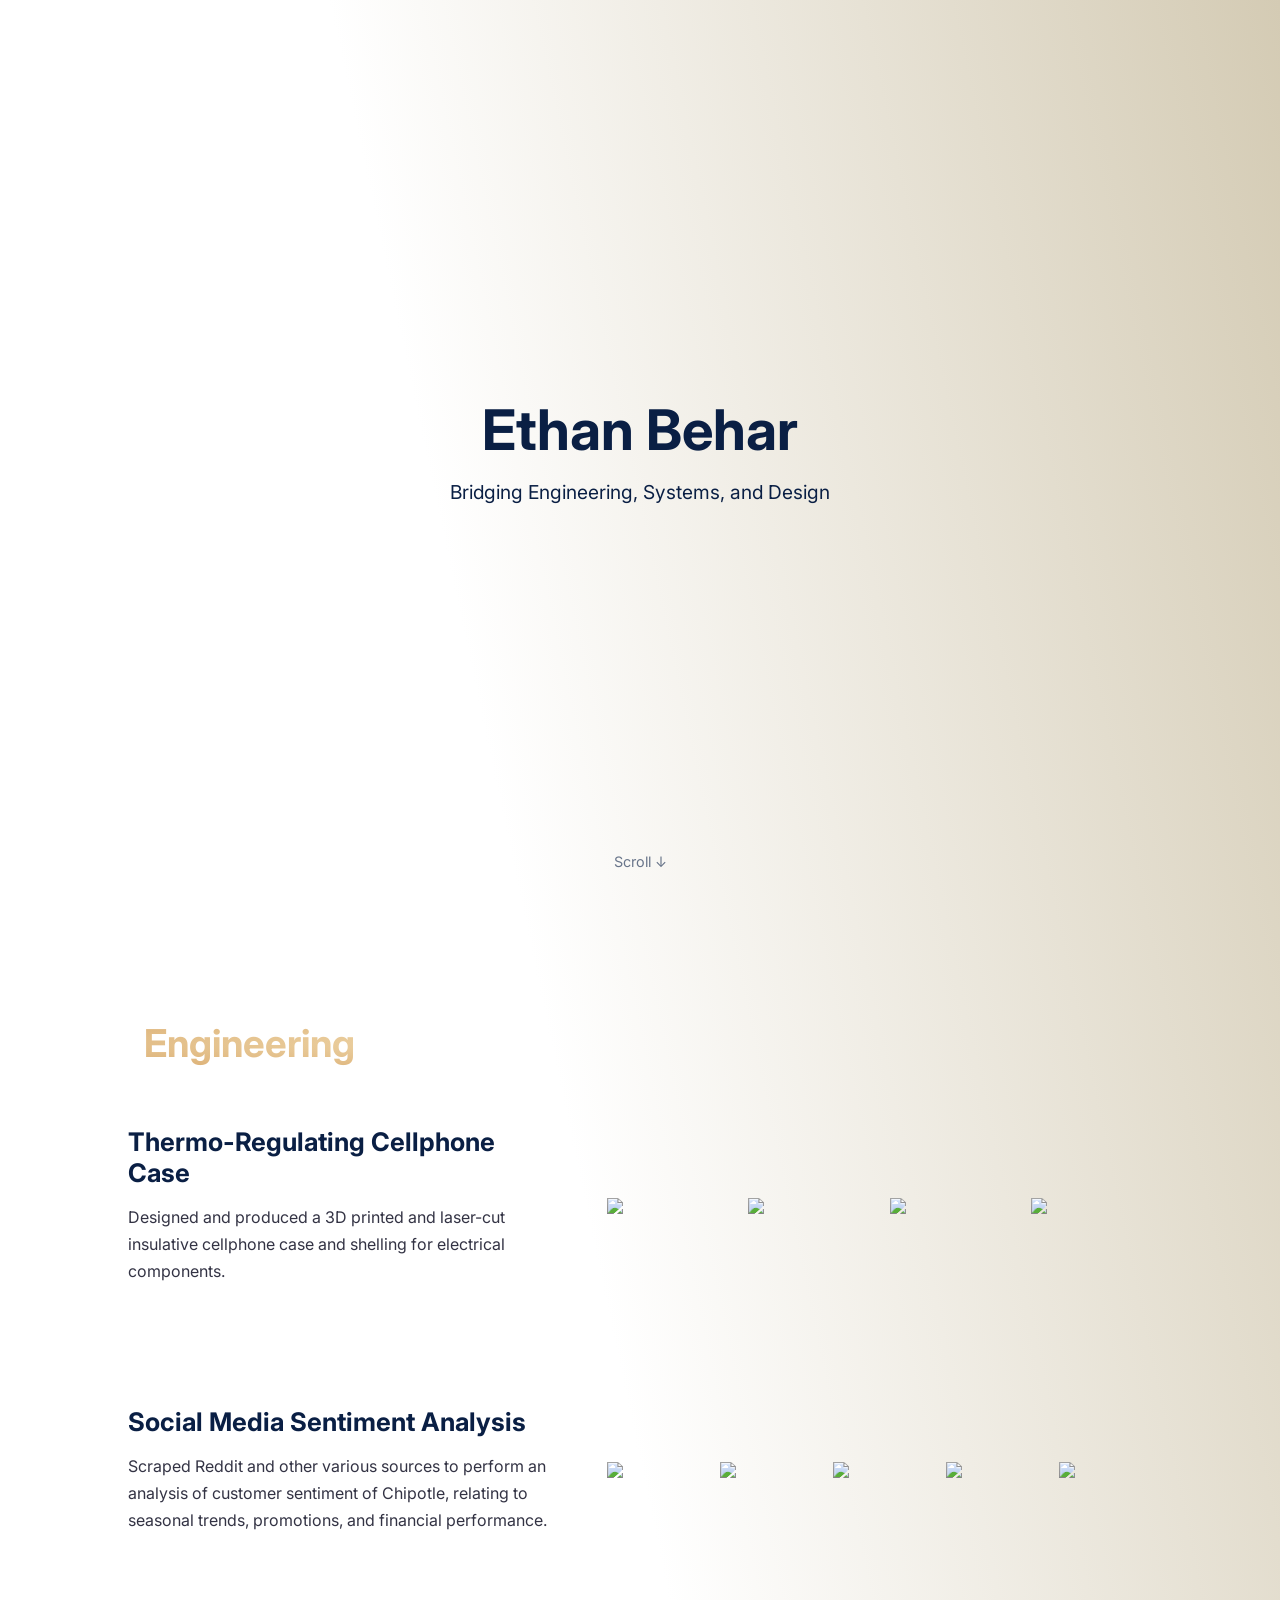
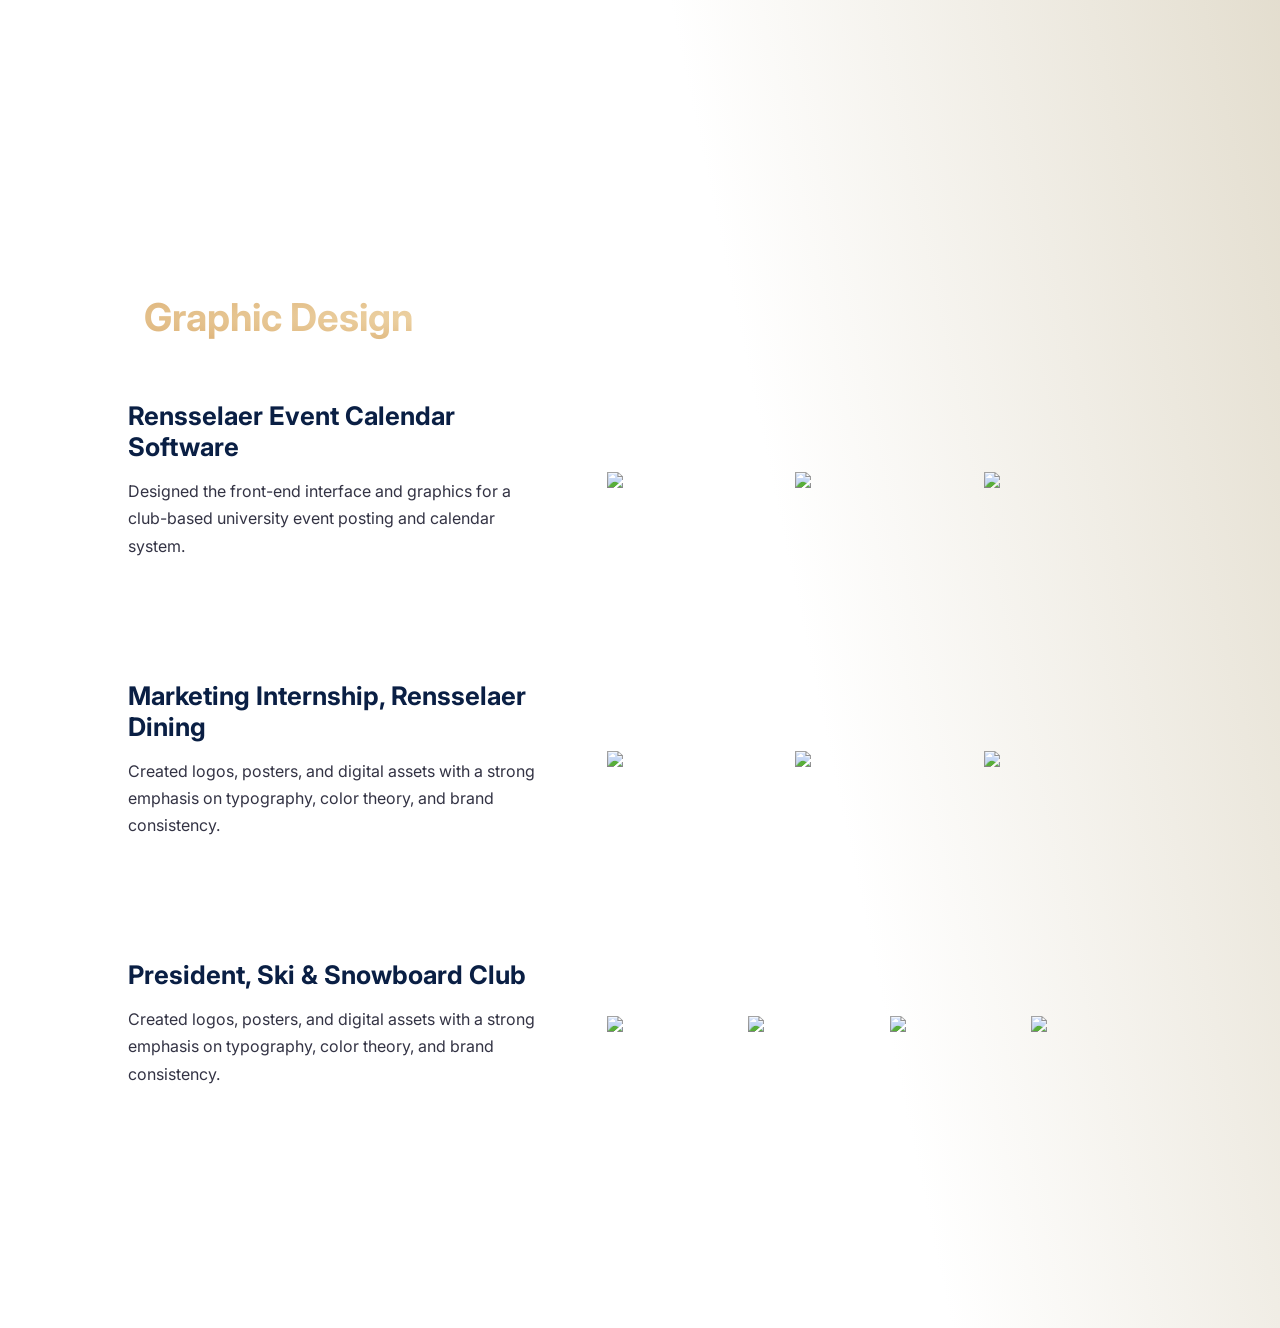
==== index.html @ 60ca13b7 "Update index.html" ====
<!DOCTYPE html>
<html lang="en">
<head>
  <meta charset="UTF-8" />
  <title>Ethan Behar | Portfolio</title>
  <link rel="icon" type="image/x-icon" href="../portfolio/images/linkedin.png">
  <meta name="viewport" content="width=device-width, initial-scale=1.0" />
  <link rel="stylesheet" href="styles.css" />
  <link rel="preconnect" href="https://fonts.googleapis.com">
  <link rel="preconnect" href="https://fonts.gstatic.com" crossorigin>
  <link href="https://fonts.googleapis.com/css2?family=Inter:wght@300;400;600;700&display=swap" rel="stylesheet">
</head>

<body>
  <!-- HERO -->
  <section class="hero">
    <h1>Ethan Behar</h1>
    <p>Bridging Engineering, Systems, and Design</p>
    <div class="scroll-indicator">Scroll ↓</div>
  </section>

  <!-- ENGINEERING -->
  <section class="portfolio-section fade-in">
    <h2>Engineering</h2>

    <div class="project">
      <div class="project-info">
        <h3>Thermo-Regulating Cellphone Case</h3>
        <p>
          Designed and produced a 3D printed and laser-cut insulative cellphone case and shelling for electrical components.
        </p>
      </div>

      <div class="carousel">
        <div class="carousel-track">
          <img src="../portfolio/images/3dmodel.png" />
          <img src="../portfolio/images/battery.png" />
          <img src="../portfolio/images/cad.png" />
          <img src="../portfolio/images/pouch.png" />
        </div>
      </div>
    </div>

    <div class="project">
      <div class="project-info">
        <h3>Social Media Sentiment Analysis</h3>
        <p>
          Scraped Reddit and other various sources to perform an analysis of customer sentiment of Chipotle, relating to seasonal trends, promotions, and financial performance.
        </p>
      </div>

      <div class="carousel">
        <div class="carousel-track">
          <img src="../portfolio/images/chip0.png" />
          <img src="../portfolio/images/chip1.png" />
          <img src="../portfolio/images/chip2.png" />
          <img src="../portfolio/images/chip3.png" />
          <img src="../portfolio/images/chip4.png" />
        </div>
      </div>
    </div>
  </section>

  <!-- GRAPHIC DESIGN -->
  <section class="portfolio-section fade-in">
    <h2>Graphic Design</h2>

    <div class="project">
      <div class="project-info">
        <h3>Rensselaer Event Calendar Software</h3>
        <p>
          Designed the front-end interface and graphics for a club-based university event posting and calendar system.
        </p>
      </div>

      <div class="carousel">
        <div class="carousel-track">
          <img src="../portfolio/images/recs1.png" />
          <img src="../portfolio/images/recs2.png" />
          <img src="../portfolio/images/recs3.png" />
        </div>
      </div>
    </div>
    
    <div class="project">
      <div class="project-info">
        <h3>Marketing Internship, Rensselaer Dining</h3>
        <p>
          Created logos, posters, and digital assets with a strong emphasis on
          typography, color theory, and brand consistency.
        </p>
      </div>

      <div class="carousel">
        <div class="carousel-track">
          <img src="https://picsum.photos/600/400?random=7" />
          <img src="https://picsum.photos/600/400?random=8" />
          <img src="https://picsum.photos/600/400?random=9" />
        </div>
      </div>
    </div>

    <div class="project">
      <div class="project-info">
        <h3>President, Ski & Snowboard Club</h3>
        <p>
          Created logos, posters, and digital assets with a strong emphasis on
          typography, color theory, and brand consistency.
        </p>
      </div>

      <div class="carousel">
        <div class="carousel-track">
          <img src="../portfolio/images/merch.png" />
          <img src="../portfolio/images/flyer1.png" />
          <img src="../portfolio/images/flyer2.png" />
          <img src="../portfolio/images/infoski.png" />
        </div>
      </div>
    </div>
  </section>

  <script src="script.js"></script>
</body>
</html>
---- styles.css ----
:root {
  --navy: #0a1f44;
  --light-gray: #f7f9fc;
}

* {
  box-sizing: border-box;
  margin: 0;
  padding: 0;
}

body {
  font-family: "Inter", sans-serif;
  background: linear-gradient(78deg, #ffffff, white, #d4cbb4);
  color: var(--navy);
  scroll-behavior: smooth;
}

/* HERO */
.hero {
  height: 100vh;
  display: flex;
  flex-direction: column;
  justify-content: center;
  align-items: center;
  text-align: center;
}

.hero h1 {
  font-size: 3.5rem;
  font-weight: 700;
}

.hero span {
  color: var(--navy);
}

.hero p {
  margin-top: 1rem;
  font-size: 1.2rem;
}

.scroll-indicator {
  position: absolute;
  bottom: 30px;
  font-size: 0.9rem;
  opacity: 0.6;
}

/* SECTIONS */
.portfolio-section {
  padding: 120px 10%;
}

.portfolio-section h2 {
  font-size: 2.4rem;
  margin-bottom: 60px;
  padding-left: 16px;
  background-image: radial-gradient(#f2deb4, #dcb075);
  background-clip: text;
  color: transparent;
  -webkit-text-fill-color: transparent;
  -webkit-background-clip: text;
}

/* PROJECT */
.project {
  display: grid;
  grid-template-columns: 1fr 1.3fr;
  gap: 60px;
  align-items: center;
  margin-bottom: 120px;
}

.project-info h3 {
  font-size: 1.6rem;
  margin-bottom: 16px;
}

.project-info p {
  line-height: 1.7;
  color: #334;
}

/* CAROUSEL */
.carousel {
  overflow-x: auto;
  scroll-snap-type: x mandatory;
  overflow-y: hidden !important;
  scrollbar-width: thin;
}

.carousel-track {
  display: flex;
  gap: 20px;
}

.carousel img {
  width: 100%;
  max-width: 420px;
  scroll-snap-align: start;
  transition: transform 0.4s ease, box-shadow 0.4s ease;
  object-fit: contain;
  max-height: 400px;
}

.carousel img:hover {
  filter: brightness(105%);
  transform: scale(1.04);
}

/* FADE IN */
.fade-in {
  opacity: 0;
  transform: translateY(40px);
  transition: all 0.9s ease;
}

.fade-in.visible {
  opacity: 1;
  transform: translateY(0);
}

/* RESPONSIVE */
@media (max-width: 900px) {
  .project {
    grid-template-columns: 1fr;
  }
}
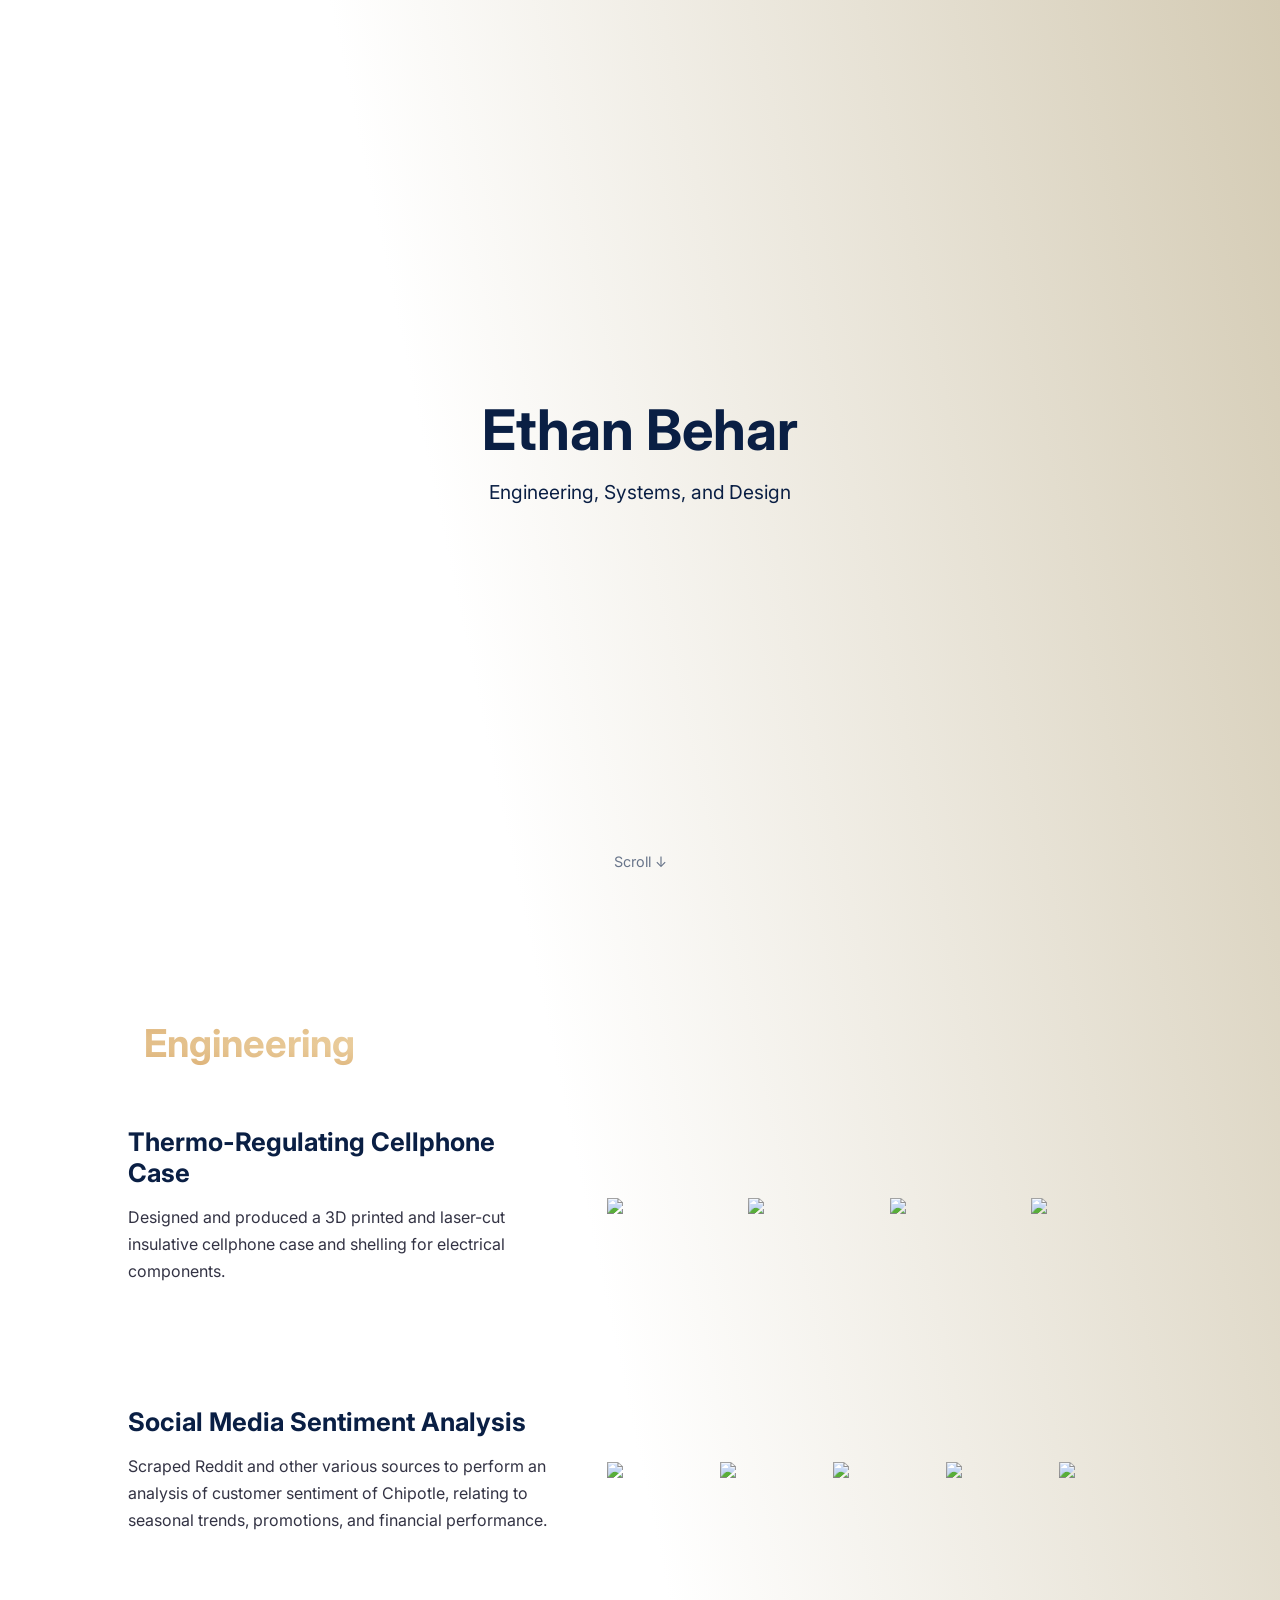
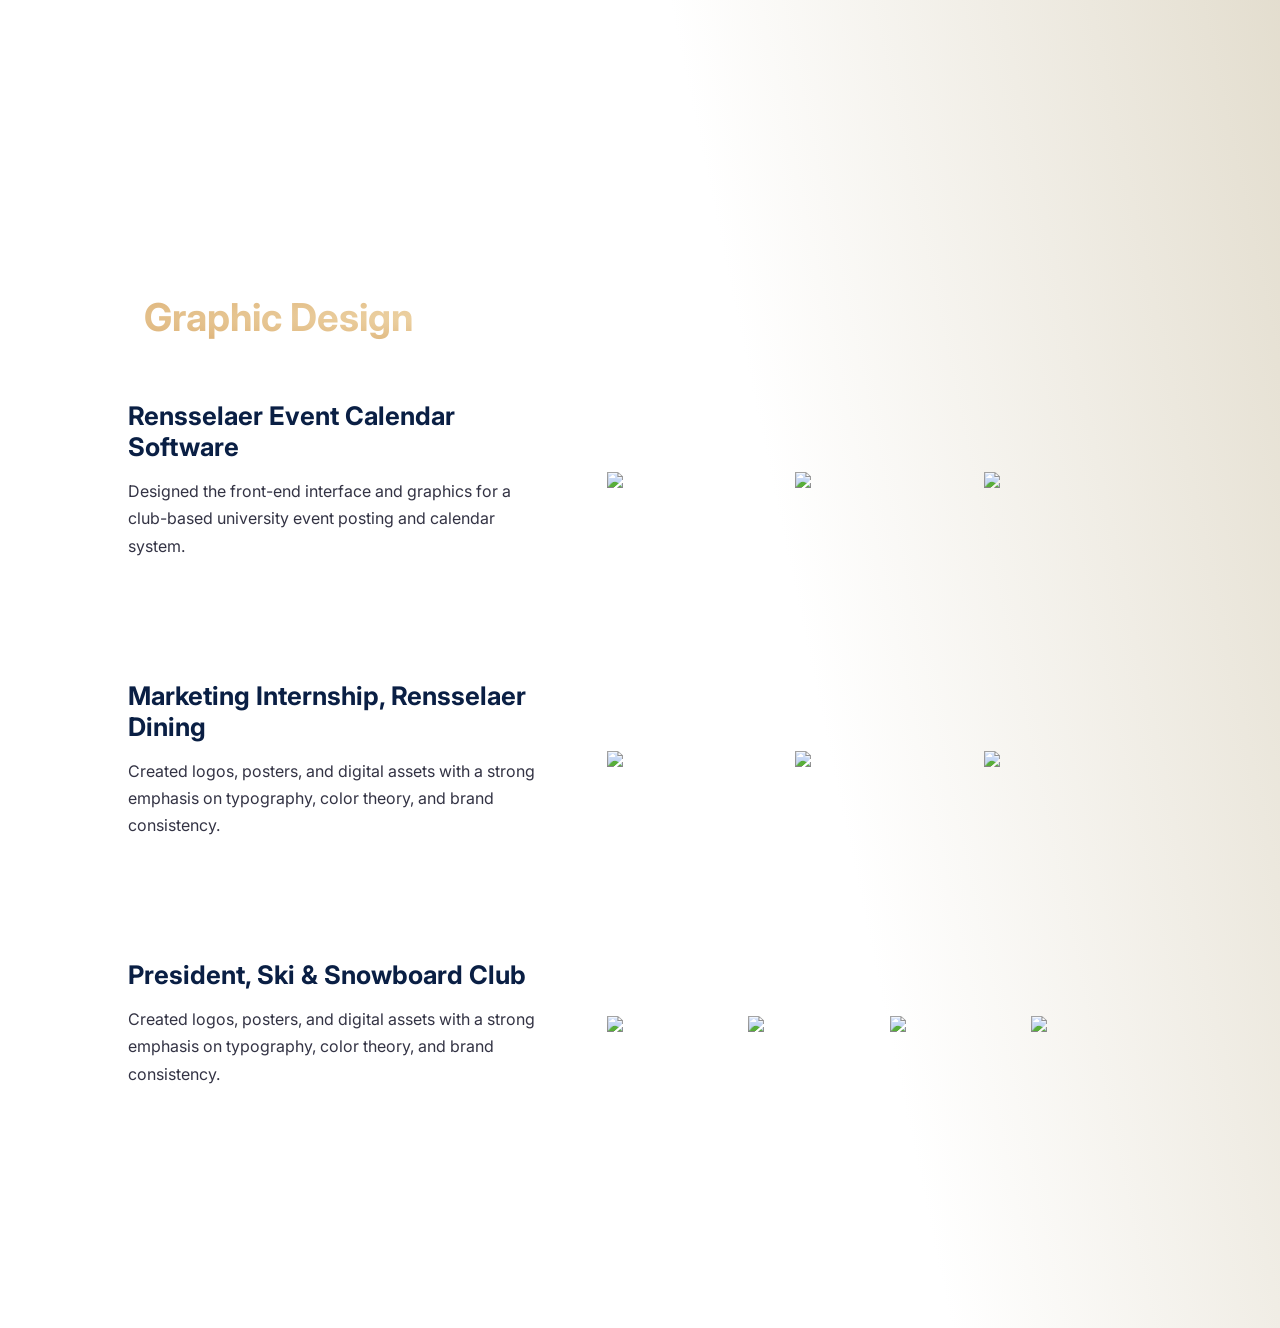
==== commit f7f07e77: "Update index.html" ====
--- a/index.html
+++ b/index.html
@@ -15,7 +15,7 @@
   <!-- HERO -->
   <section class="hero">
     <h1>Ethan Behar</h1>
-    <p>Bridging Engineering, Systems, and Design</p>
+    <p>Engineering, Systems, and Design</p>
     <div class="scroll-indicator">Scroll ↓</div>
   </section>
 
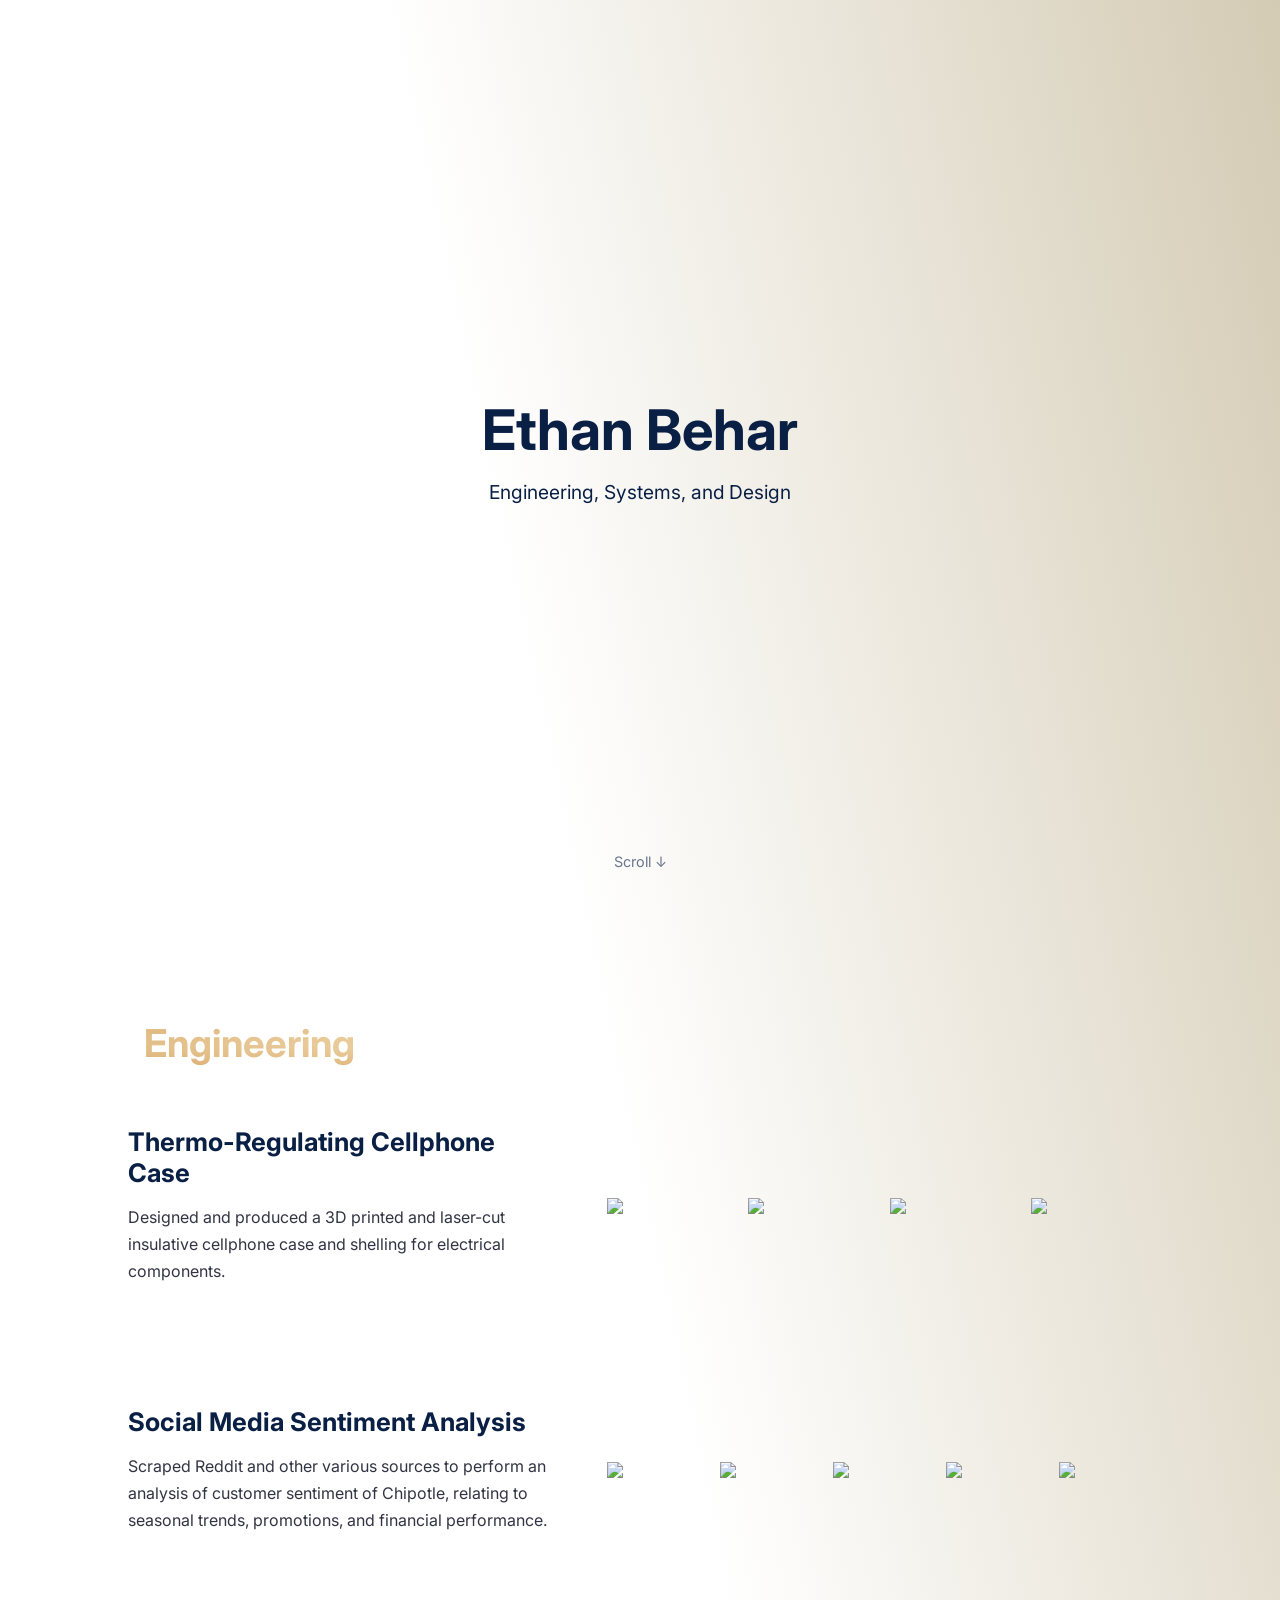
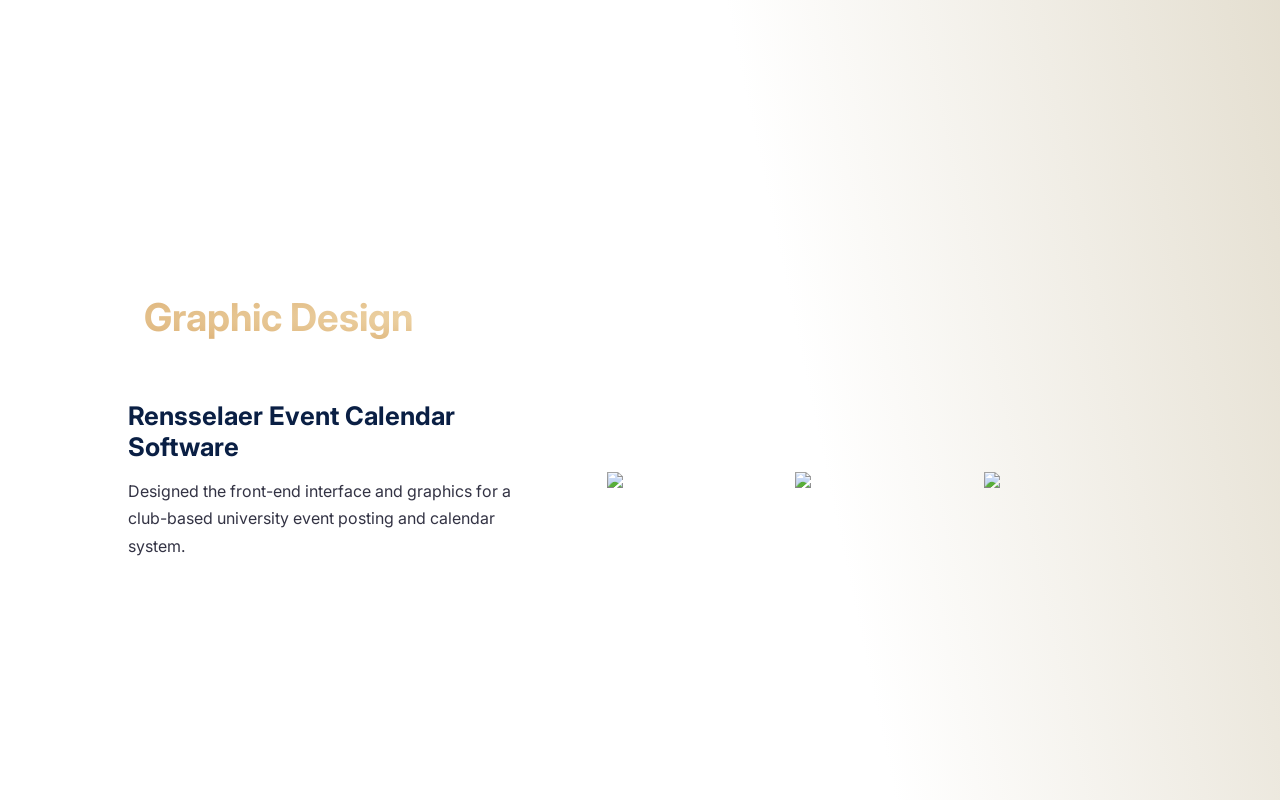
==== commit 3564e3bc: "Update index.html" ====
--- a/index.html
+++ b/index.html
@@ -81,43 +81,6 @@
         </div>
       </div>
     </div>
-    
-    <div class="project">
-      <div class="project-info">
-        <h3>Marketing Internship, Rensselaer Dining</h3>
-        <p>
-          Created logos, posters, and digital assets with a strong emphasis on
-          typography, color theory, and brand consistency.
-        </p>
-      </div>
-
-      <div class="carousel">
-        <div class="carousel-track">
-          <img src="https://picsum.photos/600/400?random=7" />
-          <img src="https://picsum.photos/600/400?random=8" />
-          <img src="https://picsum.photos/600/400?random=9" />
-        </div>
-      </div>
-    </div>
-
-    <div class="project">
-      <div class="project-info">
-        <h3>President, Ski & Snowboard Club</h3>
-        <p>
-          Created logos, posters, and digital assets with a strong emphasis on
-          typography, color theory, and brand consistency.
-        </p>
-      </div>
-
-      <div class="carousel">
-        <div class="carousel-track">
-          <img src="../portfolio/images/merch.png" />
-          <img src="../portfolio/images/flyer1.png" />
-          <img src="../portfolio/images/flyer2.png" />
-          <img src="../portfolio/images/infoski.png" />
-        </div>
-      </div>
-    </div>
   </section>
 
   <script src="script.js"></script>
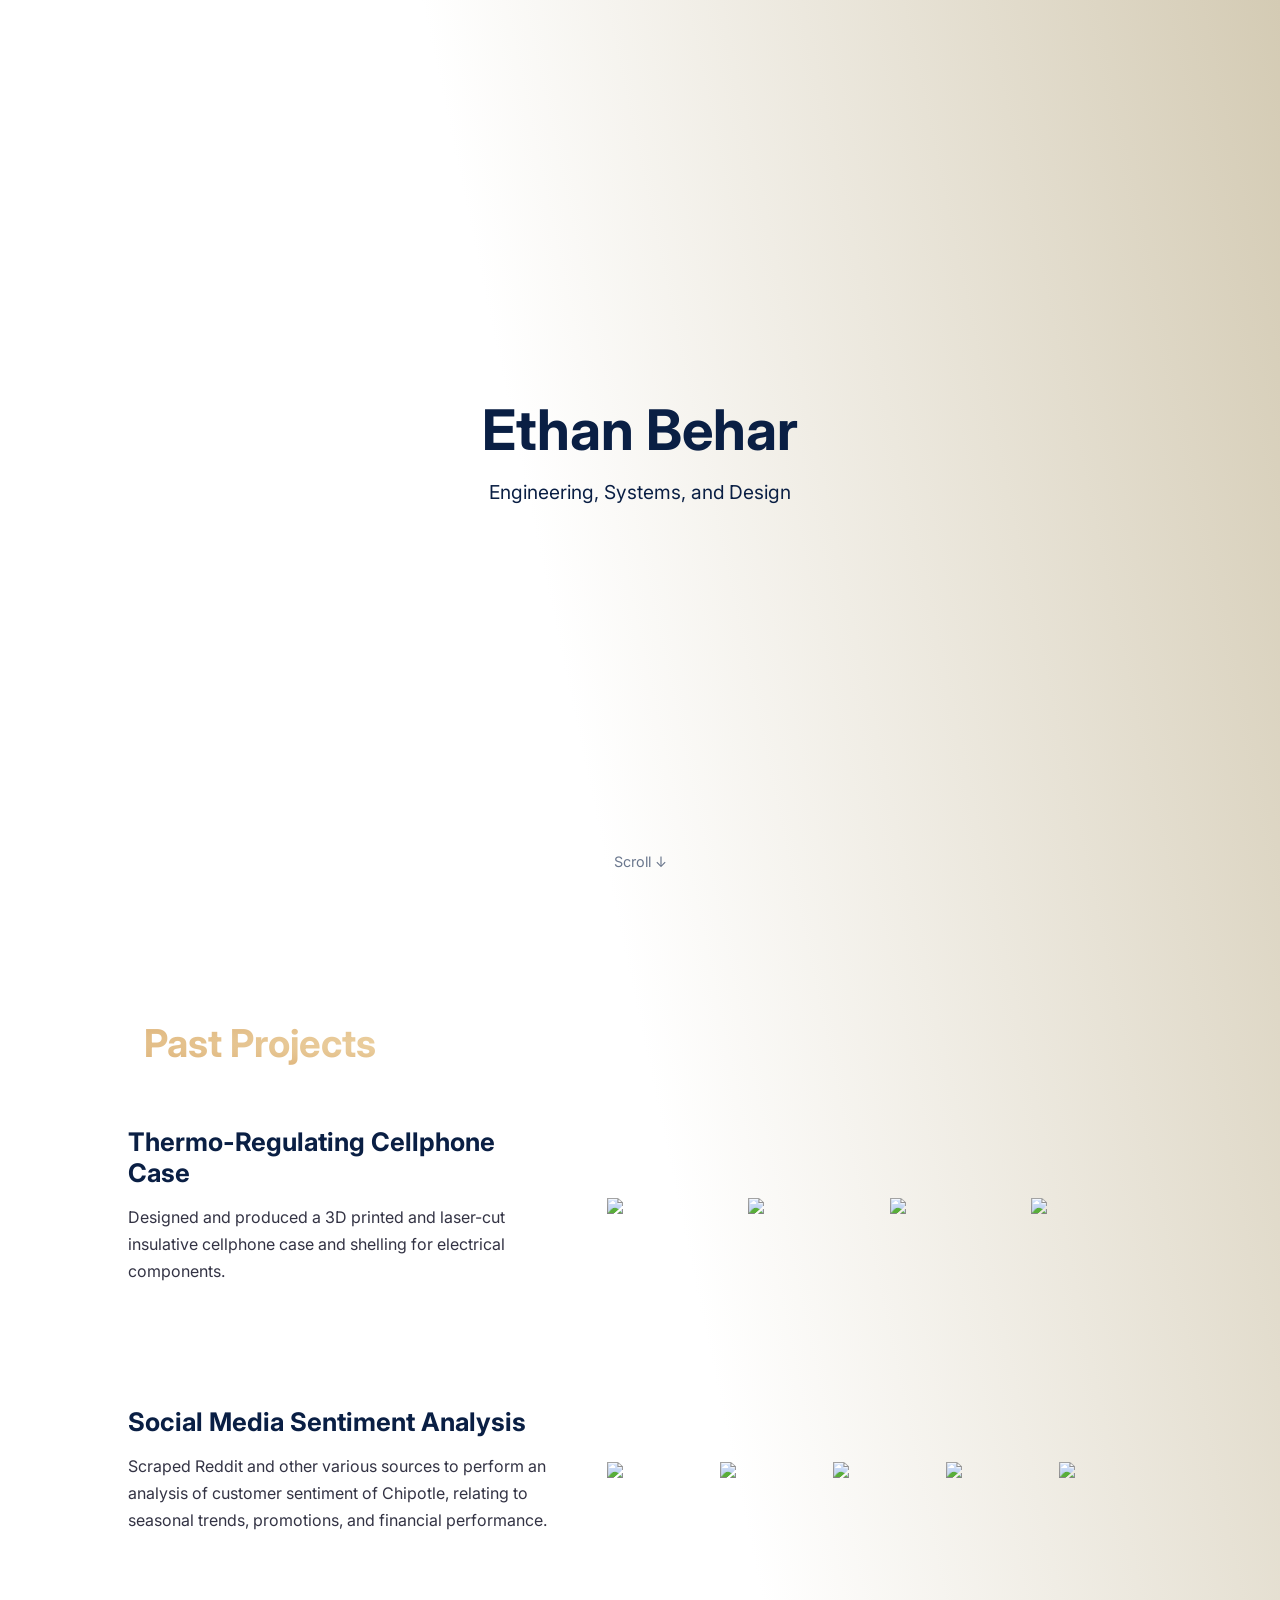
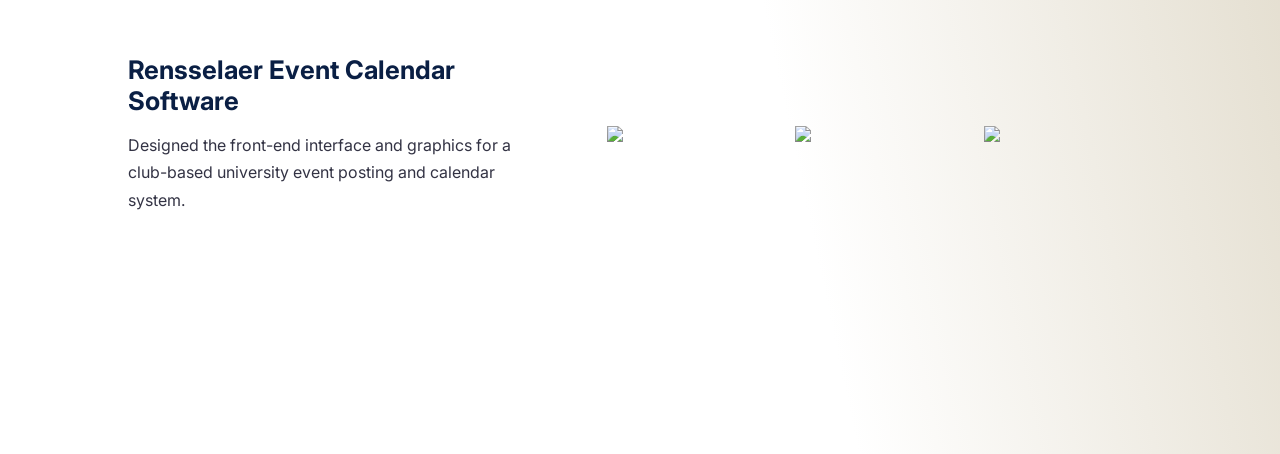
==== commit f0a01a87: "Update index.html" ====
--- a/index.html
+++ b/index.html
@@ -21,7 +21,7 @@
 
   <!-- ENGINEERING -->
   <section class="portfolio-section fade-in">
-    <h2>Engineering</h2>
+    <h2>Past Projects</h2>
 
     <div class="project">
       <div class="project-info">
@@ -59,12 +59,7 @@
         </div>
       </div>
     </div>
-  </section>
-
-  <!-- GRAPHIC DESIGN -->
-  <section class="portfolio-section fade-in">
-    <h2>Graphic Design</h2>
-
+    
     <div class="project">
       <div class="project-info">
         <h3>Rensselaer Event Calendar Software</h3>
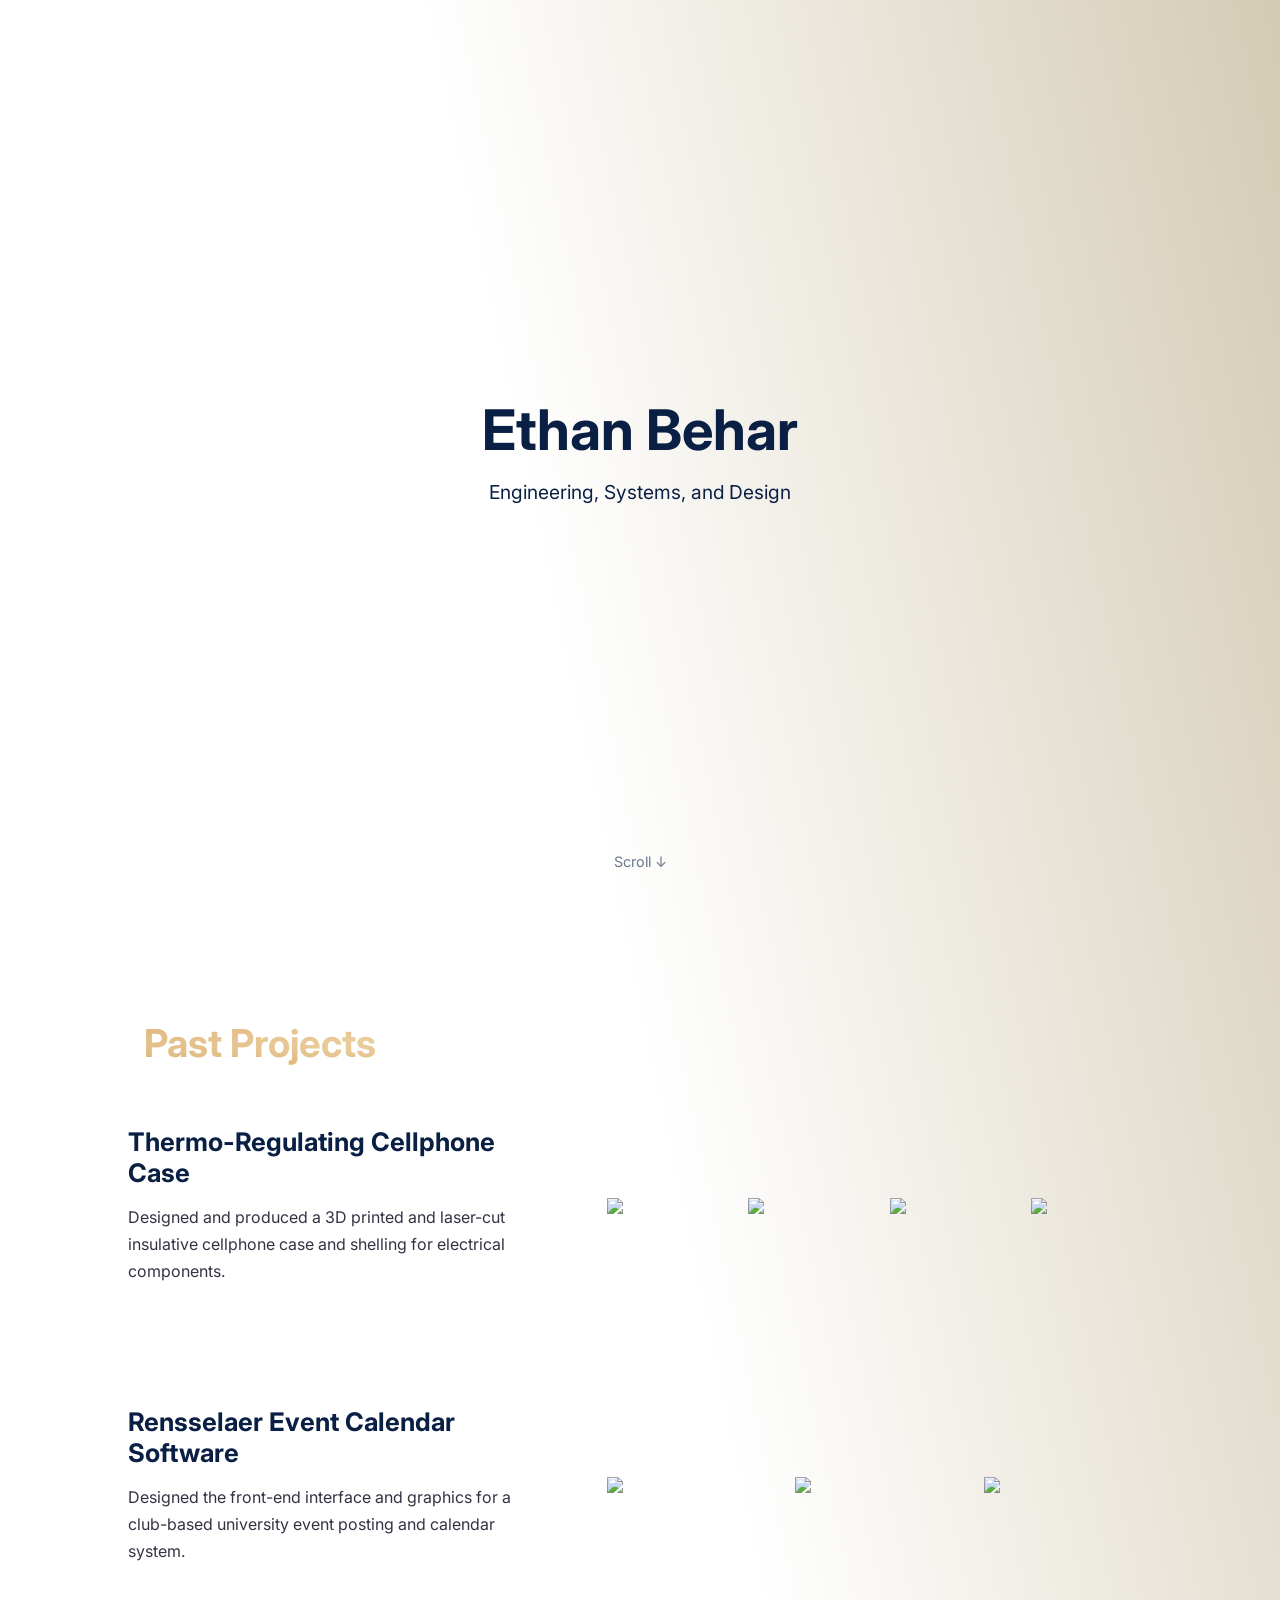
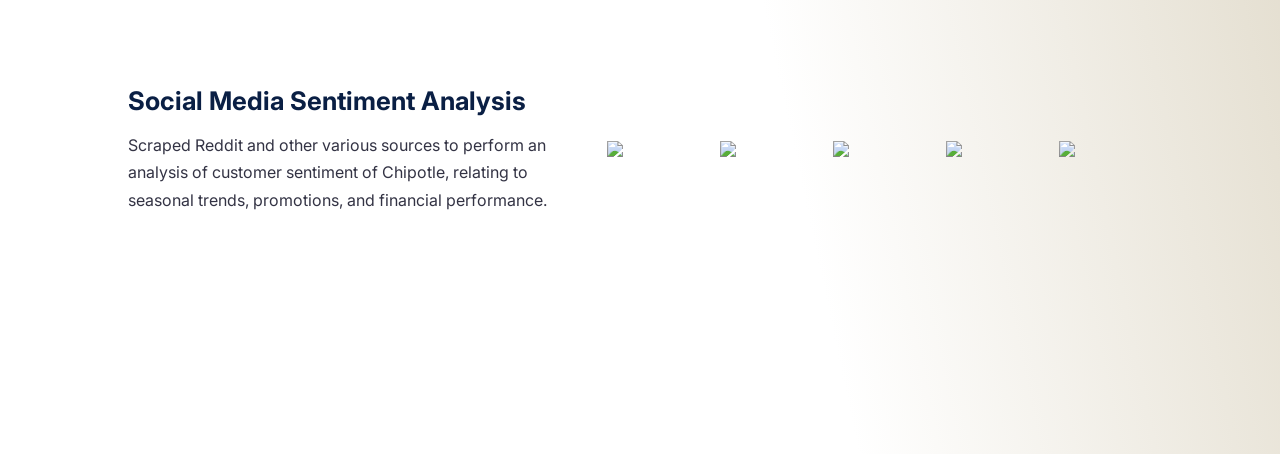
==== commit 19d97339: "Update index.html" ====
--- a/index.html
+++ b/index.html
@@ -43,6 +43,23 @@
 
     <div class="project">
       <div class="project-info">
+        <h3>Rensselaer Event Calendar Software</h3>
+        <p>
+          Designed the front-end interface and graphics for a club-based university event posting and calendar system.
+        </p>
+      </div>
+
+      <div class="carousel">
+        <div class="carousel-track">
+          <img src="../portfolio/images/recs1.png" />
+          <img src="../portfolio/images/recs2.png" />
+          <img src="../portfolio/images/recs3.png" />
+        </div>
+      </div>
+    </div>
+    
+    <div class="project">
+      <div class="project-info">
         <h3>Social Media Sentiment Analysis</h3>
         <p>
           Scraped Reddit and other various sources to perform an analysis of customer sentiment of Chipotle, relating to seasonal trends, promotions, and financial performance.
@@ -59,23 +76,6 @@
         </div>
       </div>
     </div>
-    
-    <div class="project">
-      <div class="project-info">
-        <h3>Rensselaer Event Calendar Software</h3>
-        <p>
-          Designed the front-end interface and graphics for a club-based university event posting and calendar system.
-        </p>
-      </div>
-
-      <div class="carousel">
-        <div class="carousel-track">
-          <img src="../portfolio/images/recs1.png" />
-          <img src="../portfolio/images/recs2.png" />
-          <img src="../portfolio/images/recs3.png" />
-        </div>
-      </div>
-    </div>
   </section>
 
   <script src="script.js"></script>
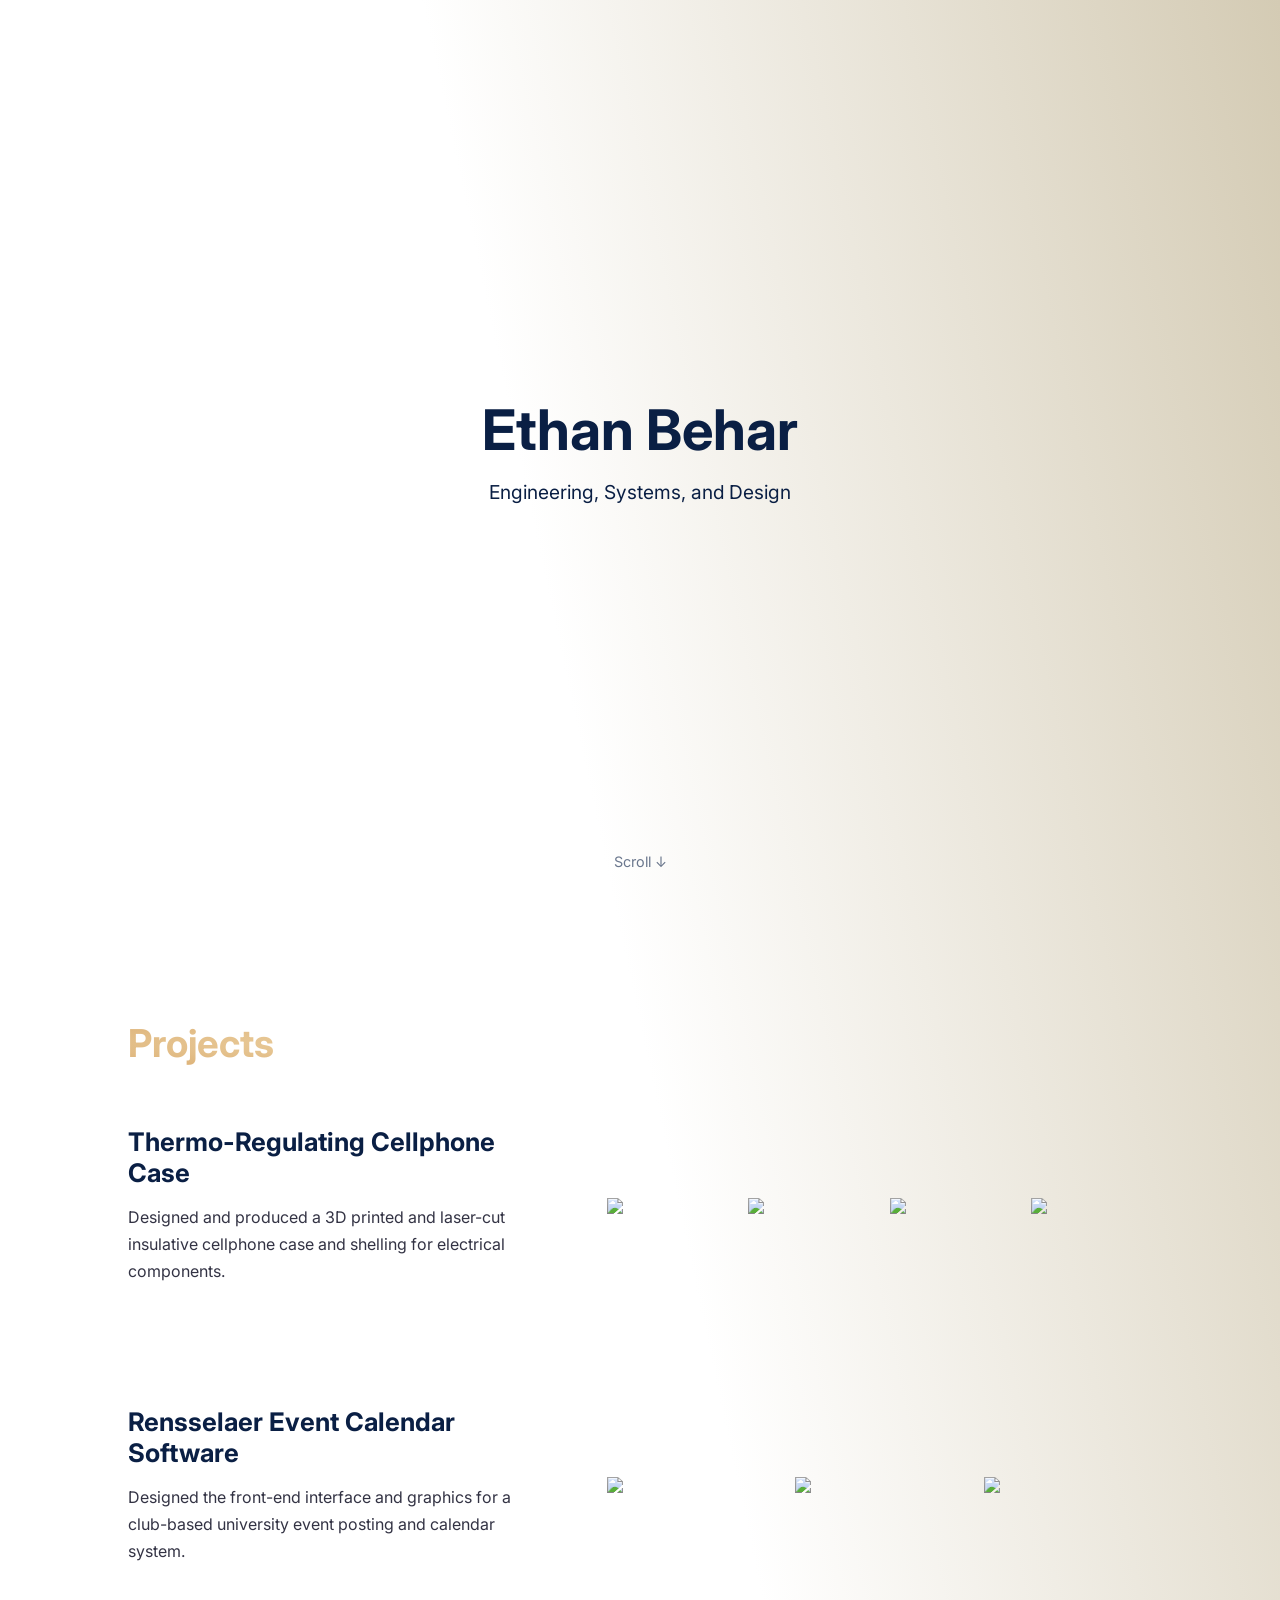
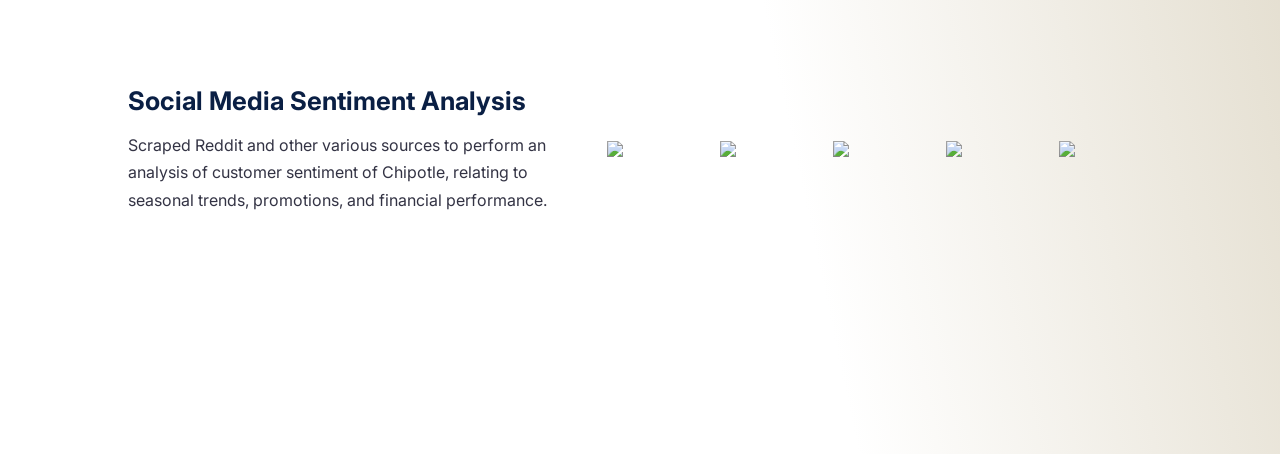
==== commit d57c0a71: "Update index.html" ====
--- a/index.html
+++ b/index.html
@@ -21,7 +21,7 @@
 
   <!-- ENGINEERING -->
   <section class="portfolio-section fade-in">
-    <h2>Past Projects</h2>
+    <h2>Projects</h2>
 
     <div class="project">
       <div class="project-info">
--- a/styles.css
+++ b/styles.css
@@ -55,7 +55,6 @@
 .portfolio-section h2 {
   font-size: 2.4rem;
   margin-bottom: 60px;
-  padding-left: 16px;
   background-image: radial-gradient(#f2deb4, #dcb075);
   background-clip: text;
   color: transparent;
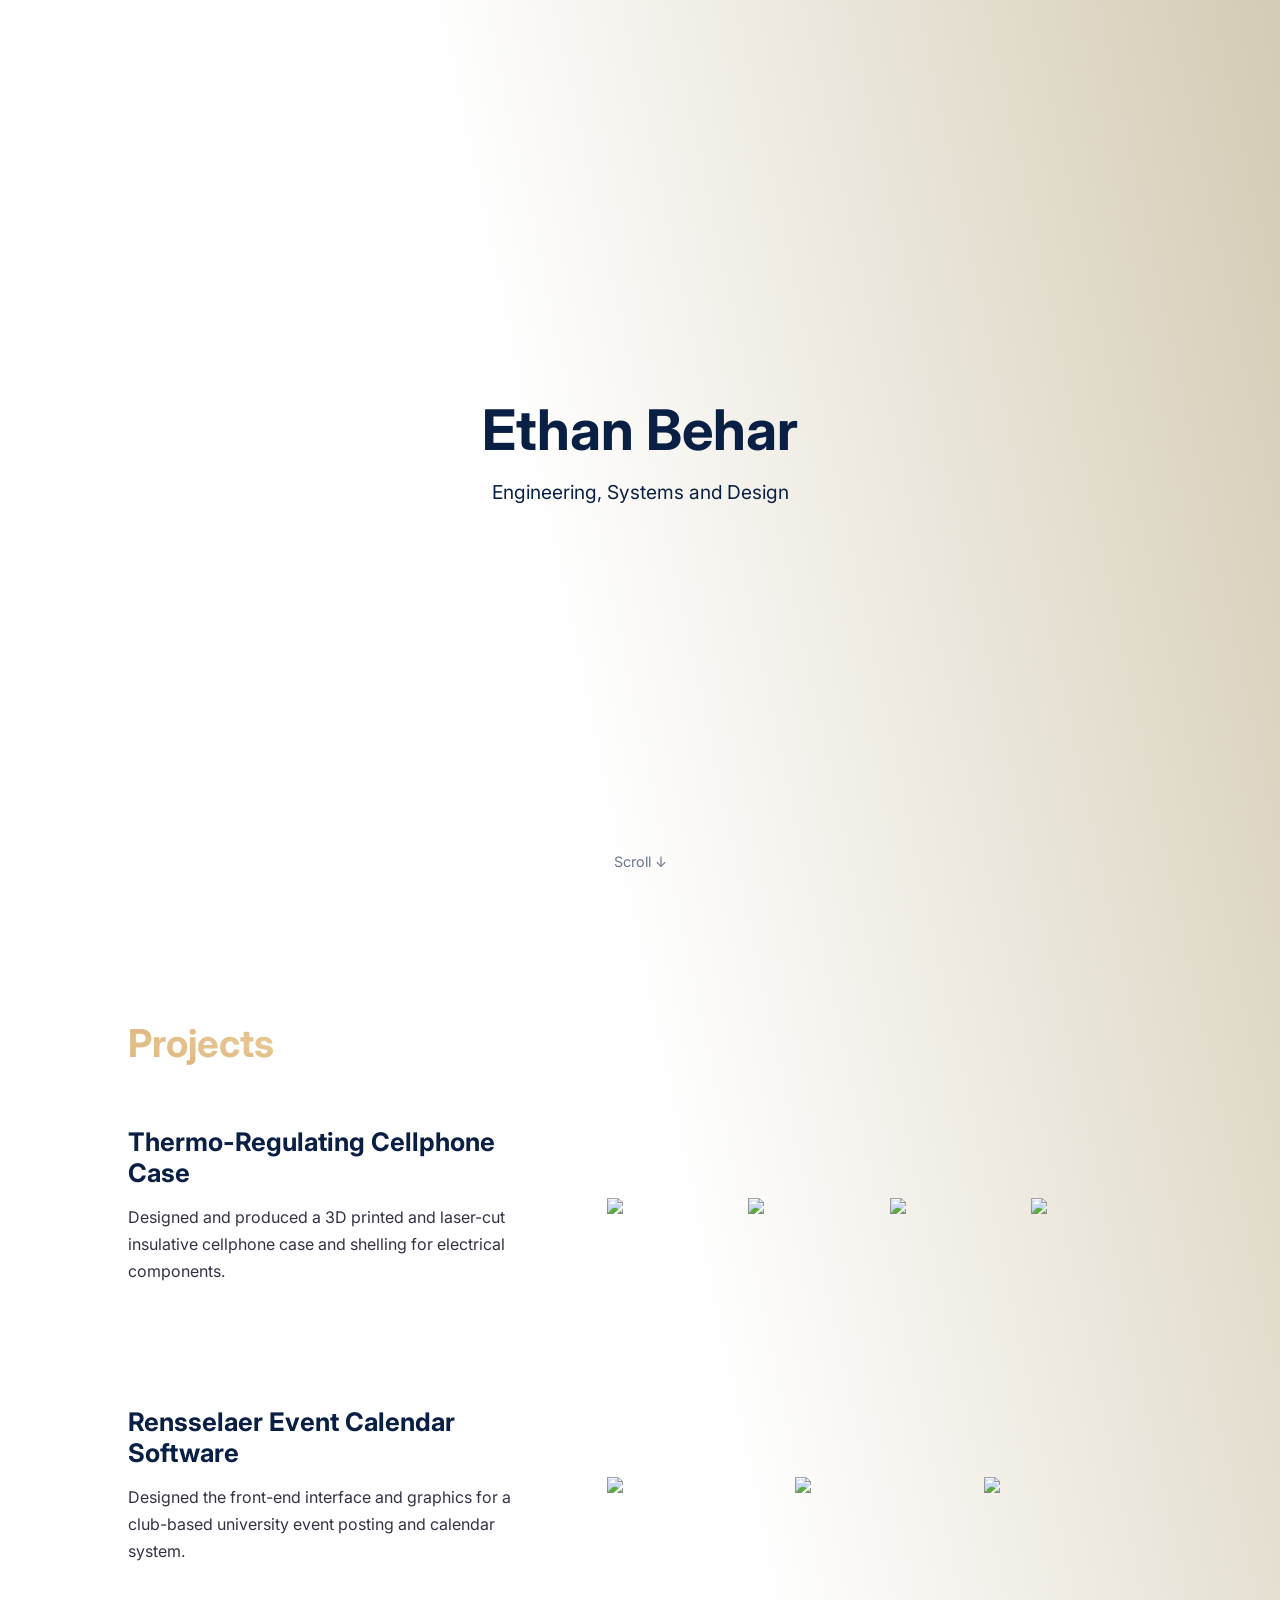
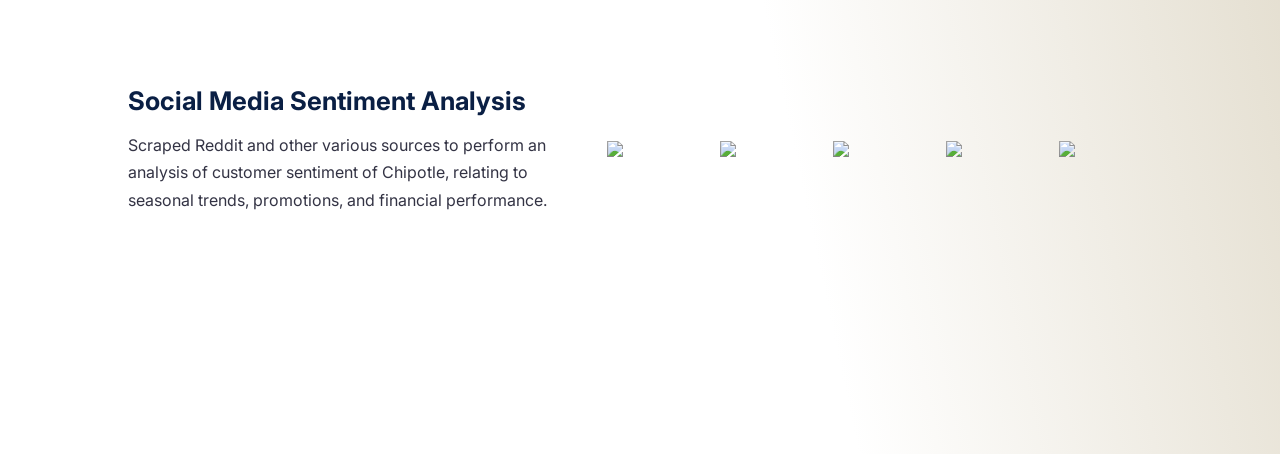
==== commit 85119117: "Update index.html" ====
--- a/index.html
+++ b/index.html
@@ -15,7 +15,7 @@
   <!-- HERO -->
   <section class="hero">
     <h1>Ethan Behar</h1>
-    <p>Engineering, Systems, and Design</p>
+    <p>Engineering, Systems and Design</p>
     <div class="scroll-indicator">Scroll ↓</div>
   </section>
 
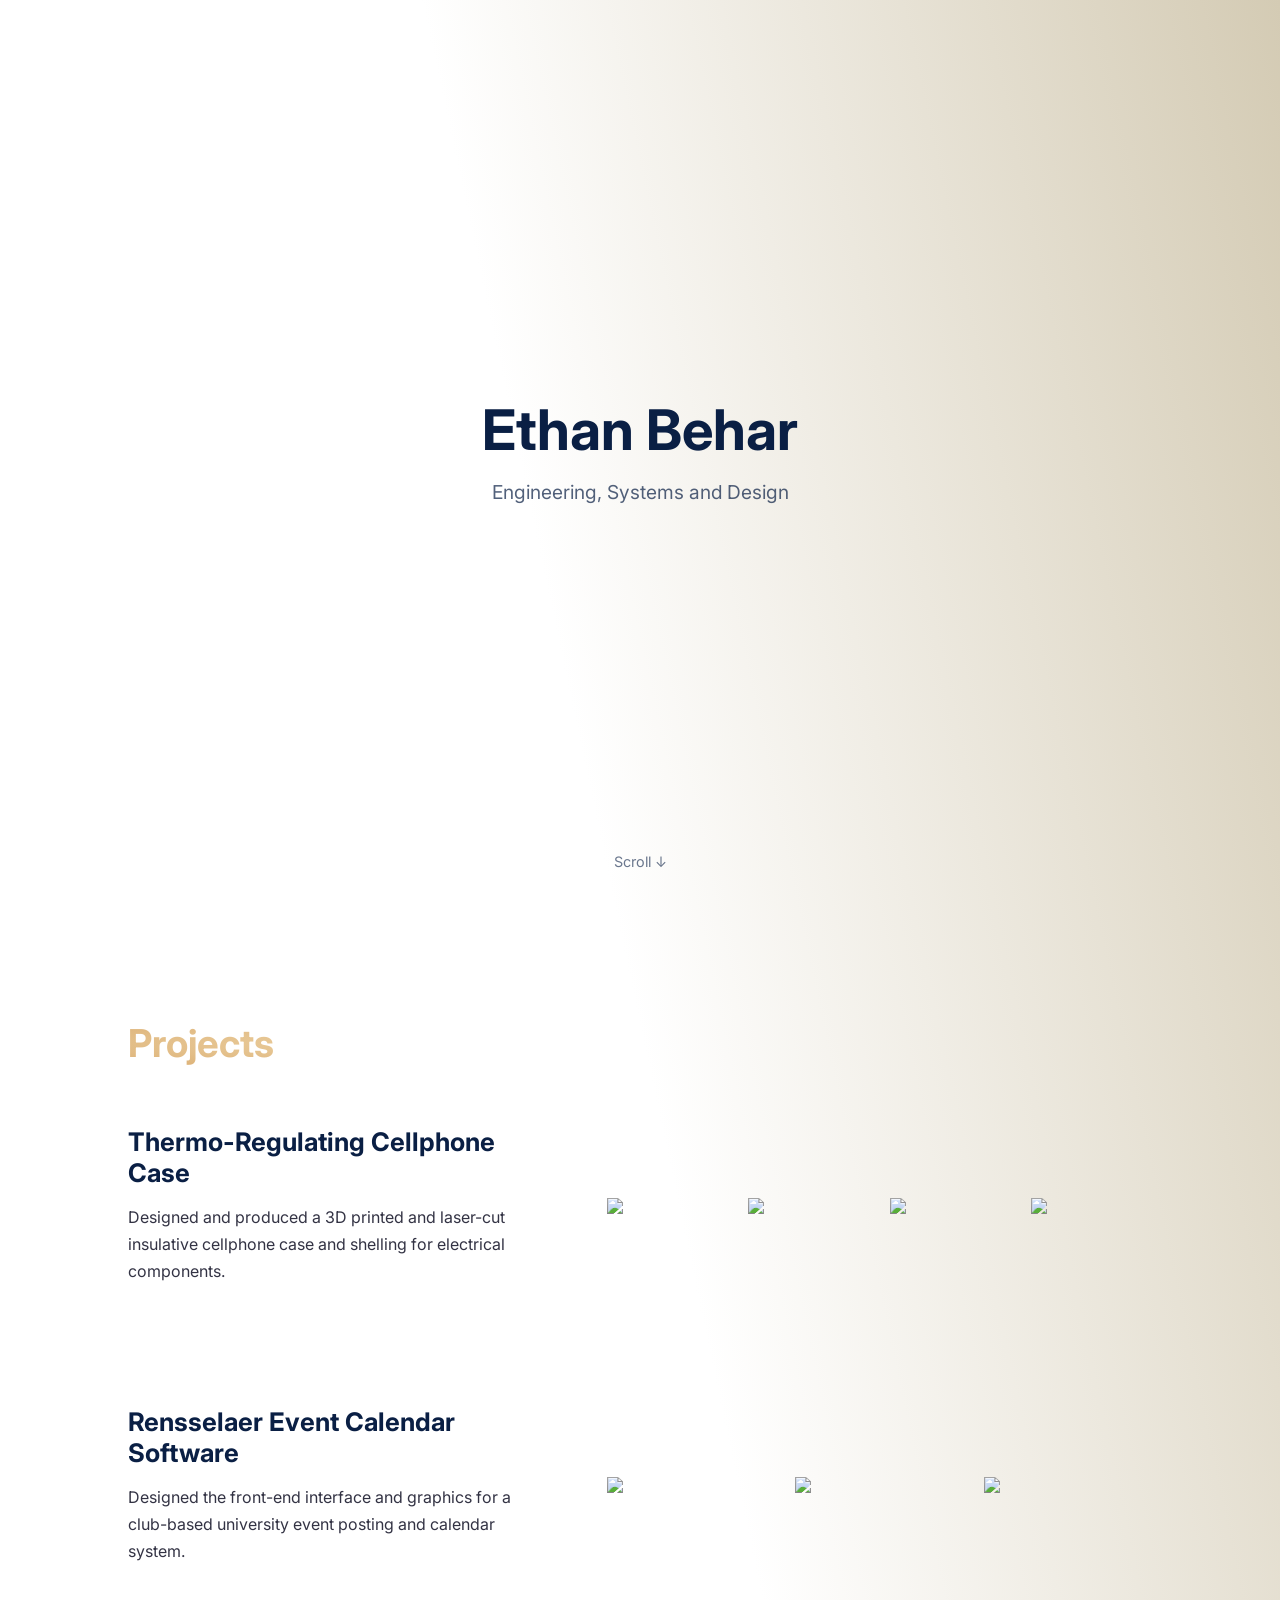
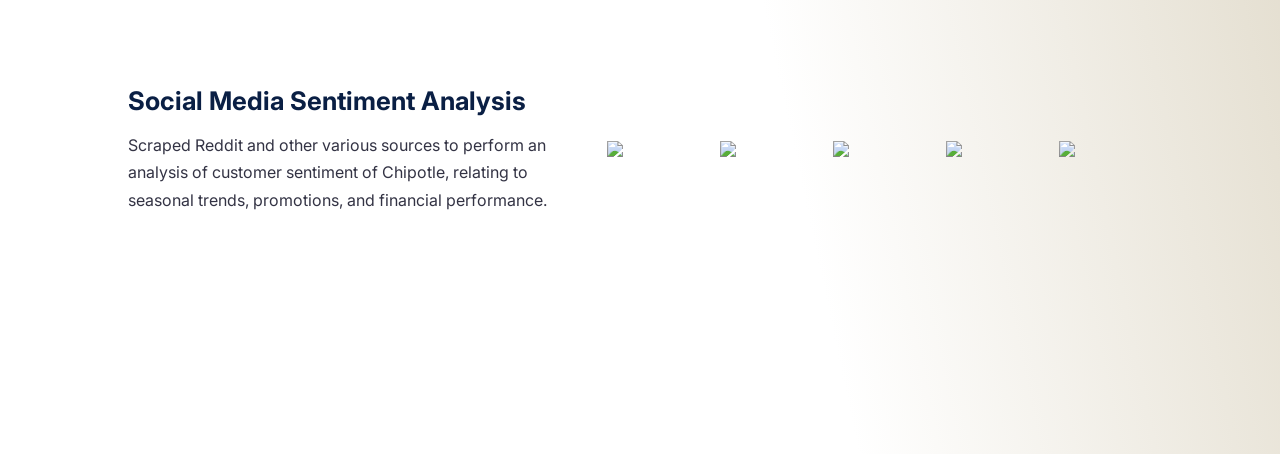
==== commit b86142e3: "Update index.html" ====
--- a/index.html
+++ b/index.html
@@ -12,7 +12,7 @@
 </head>
 
 <body>
-  <!-- HERO -->
+  <!-- HERO!! -->
   <section class="hero">
     <h1>Ethan Behar</h1>
     <p>Engineering, Systems and Design</p>
--- a/styles.css
+++ b/styles.css
@@ -38,6 +38,7 @@
 .hero p {
   margin-top: 1rem;
   font-size: 1.2rem;
+  opacity: 0.7;
 }
 
 .scroll-indicator {
